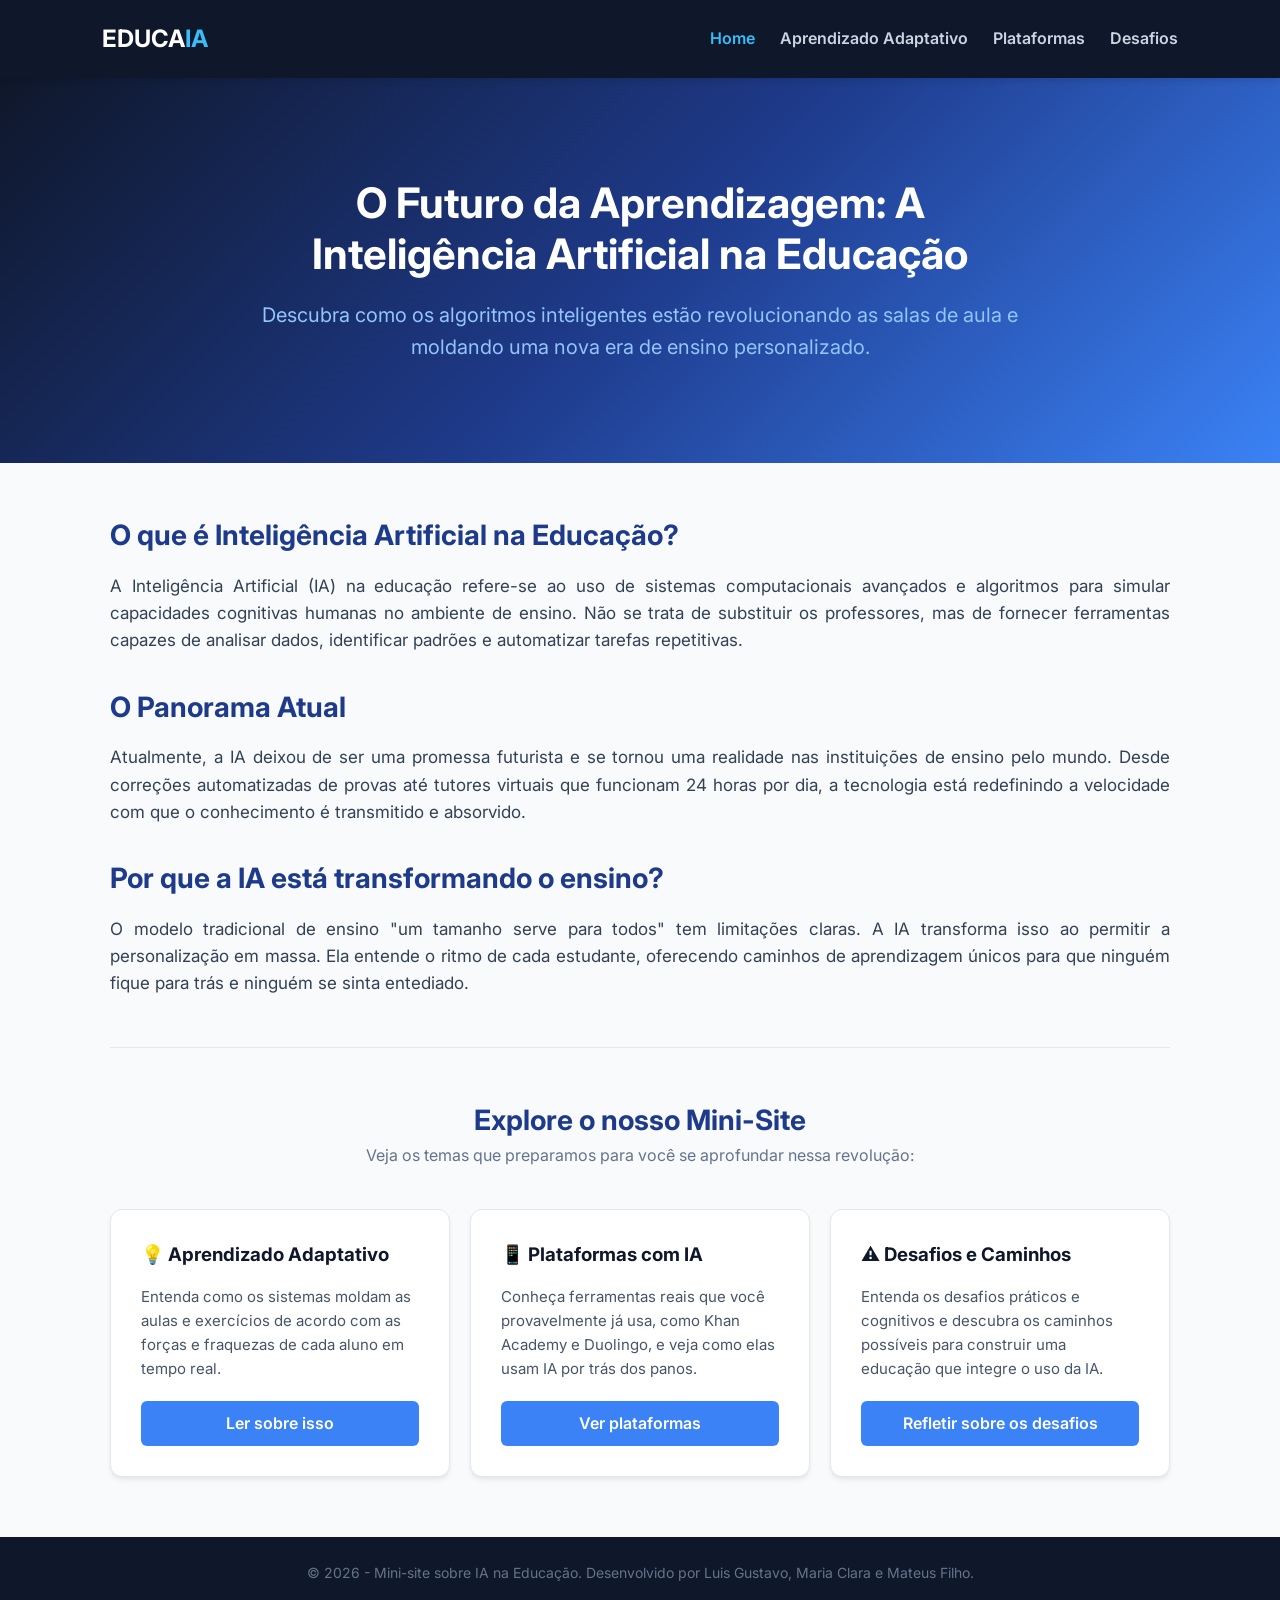
==== index.html @ 0197729a "desafios e algumas outras mudanças" ====
<!DOCTYPE html>
<html lang="pt-BR">
<head>
    <meta charset="UTF-8">
    <meta name="viewport" content="width=device-width, initial-scale=1.0">
    <title>IA na Educação - Home</title>
    <!-- Link para o arquivo de estilo compartilhado -->
    <link rel="stylesheet" href="style.css">
    <!-- Fonte moderna do Google Fonts -->
    <link rel="preconnect" href="https://fonts.googleapis.com">
    <link rel="preconnect" href="https://fonts.gstatic.com" crossorigin>
    <link href="https://fonts.googleapis.com/css2?family=Inter:wght@300;400;600;700&display=swap" rel="stylesheet">
</head>
<body>

    <!-- MENU DE NAVEGAÇÃO INTERLIGADO -->
    <header>
        <div class="logo">EDUCA<span>IA</span></div>
        <nav>
            <ul>
                <li><a href="index.html" class="active">Home</a></li>
                <li><a href="adaptativo.html">Aprendizado Adaptativo</a></li>
                <li><a href="plataformas.html">Plataformas</a></li>
                <li><a href="etica.html">Desafios</a></li>
            </ul>
        </nav>
    </header>

    <!-- BANNER PRINCIPAL (HERO) -->
    <section class="hero">
        <div class="hero-content">
            <h1>O Futuro da Aprendizagem: A Inteligência Artificial na Educação</h1>
            <p>Descubra como os algoritmos inteligentes estão revolucionando as salas de aula e moldando uma nova era de ensino personalizado.</p>
        </div>
    </section>

    <!-- CONTEÚDO PRINCIPAL -->
    <main class="container">
        
        <!-- O QUE É E PANORAMA -->
        <article class="main-content">
            <h2>O que é Inteligência Artificial na Educação?</h2>
            <p>A Inteligência Artificial (IA) na educação refere-se ao uso de sistemas computacionais avançados e algoritmos para simular capacidades cognitivas humanas no ambiente de ensino. Não se trata de substituir os professores, mas de fornecer ferramentas capazes de analisar dados, identificar padrões e automatizar tarefas repetitivas.</p>
            
            <h2>O Panorama Atual</h2>
            <p>Atualmente, a IA deixou de ser uma promessa futurista e se tornou uma realidade nas instituições de ensino pelo mundo. Desde correções automatizadas de provas até tutores virtuais que funcionam 24 horas por dia, a tecnologia está redefinindo a velocidade com que o conhecimento é transmitido e absorvido.</p>

            <h2>Por que a IA está transformando o ensino?</h2>
            <p>O modelo tradicional de ensino "um tamanho serve para todos" tem limitações claras. A IA transforma isso ao permitir a personalização em massa. Ela entende o ritmo de cada estudante, oferecendo caminhos de aprendizagem únicos para que ninguém fique para trás e ninguém se sinta entediado.</p>
        </article>

        <hr class="divisor">

        <!-- RESUMO DAS OUTRAS PÁGINAS (GUIA DE NAVEGAÇÃO) -->
        <section class="resumos-section">
            <h2>Explore o nosso Mini-Site</h2>
            <p class="subtitulo-secao">Veja os temas que preparamos para você se aprofundar nessa revolução:</p>
            
            <div class="cards-container">
                <!-- Card Página 2 -->
                <div class="card">
                    <h3>💡 Aprendizado Adaptativo</h3>
                    <p>Entenda como os sistemas moldam as aulas e exercícios de acordo com as forças e fraquezas de cada aluno em tempo real.</p>
                    <a href="adaptativo.html" class="btn-card">Ler sobre isso</a>
                </div>

                <!-- Card Página 3 -->
                <div class="card">
                    <h3>📱 Plataformas com IA</h3>
                    <p>Conheça ferramentas reais que você provavelmente já usa, como Khan Academy e Duolingo, e veja como elas usam IA por trás dos panos.</p>
                    <a href="plataformas.html" class="btn-card">Ver plataformas</a>
                </div>

                <!-- Card Página 4 -->
                <div class="card">
                    <h3>⚠️ Desafios e Caminhos</h3>
                    <p>Entenda os desafios práticos e cognitivos e descubra os caminhos possíveis para construir uma educação que integre o uso da IA.</p>
                    <a href="etica.html" class="btn-card">Refletir sobre os desafios</a>
                </div>
            </div>
        </section>

    </main>

    <!-- RODAPÉ PADRÃO -->
    <footer>
        <p>&copy; 2026 - Mini-site sobre IA na Educação. Desenvolvido por Luis Gustavo, Maria Clara e Mateus Filho.</p>
    </footer>

</body>
</html>
---- style.css ----
/* RESET DE ESTILOS */
* {
    margin: 0;
    padding: 0;
    box-sizing: border-box;
}

body {
    font-family: 'Inter', sans-serif;
    line-height: 1.6;
    background-color: #f8fafc;
    color: #1e293b;
}

body ul li {
    margin-left: 60px;
}

/* HEADER & MENU */
header {
    background-color: #0f172a;
    color: #fff;
    display: flex;
    justify-content: space-between;
    align-items: center;
    padding: 20px 8%;
    position: sticky;
    top: 0;
    z-index: 100;
    box-shadow: 0 4px 6px -1px rgba(0,0,0,0.1);
}

.logo {
    font-size: 24px;
    font-weight: 700;
}

.logo span {
    color: #38bdf8;
}

nav ul {
    display: flex;
    list-style: none;
}

nav ul li {
    margin-left: 25px;
}

nav ul li a {
    color: #cbd5e1;
    text-decoration: none;
    font-weight: 600;
    transition: color 0.3s;
}

nav ul li a:hover, nav ul li a.active {
    color: #38bdf8;
}

/* BANNER PRINCIPAL (HERO) */
.hero {
    background: linear-gradient(135deg, #0f172a, #1e3a8a, #3b82f6);
    color: white;
    padding: 100px 20px;
    text-align: center;
}

.hero-content {
    max-width: 800px;
    margin: 0 auto;
}

.hero h1 {
    font-size: 42px;
    margin-bottom: 20px;
    line-height: 1.2;
}

.hero p {
    font-size: 20px;
    color: #93c5fd;
}

/* CONTAINER */
.container {
    max-width: 1100px;
    margin: 50px auto;
    padding: 0 20px;
}

/* CONTEÚDO DA HOME */
.main-content h2 {
    color: #1e3a8a;
    margin: 30px 0 15px 0;
    font-size: 28px;
}

.main-content p {
    font-size: 17px;
    margin-bottom: 20px;
    color: #334155;
    text-align: justify;
}

.divisor {
    border: 0;
    height: 1px;
    background: #e2e8f0;
    margin: 50px 0;
}

/* SEÇÃO DE CARDS (RESUMOS) */
.resumos-section {
    margin-top: 30px;
}

.resumos-section h2 {
    text-align: center;
    color: #1e3a8a;
    font-size: 28px;
}

.subtitulo-secao {
    text-align: center;
    color: #64748b;
    margin-bottom: 40px;
}

.cards-container {
    display: flex;
    gap: 20px;
    justify-content: space-between;
    flex-wrap: wrap; /* Garante que funcione no celular */
}

.card {
    background: white;
    flex: 1;
    min-width: 280px;
    padding: 30px;
    border-radius: 12px;
    box-shadow: 0 4px 6px -1px rgba(0,0,0,0.05), 0 2px 4px -1px rgba(0,0,0,0.06);
    border: 1px solid #e2e8f0;
    display: flex;
    flex-direction: column;
    justify-content: space-between;
}

.card h3 {
    color: #0f172a;
    margin-bottom: 15px;
}

.card p {
    font-size: 15px;
    color: #475569;
    margin-bottom: 20px;
}

.btn-card {
    display: inline-block;
    text-align: center;
    background-color: #3b82f6;
    color: white;
    text-decoration: none;
    padding: 10px 15px;
    border-radius: 6px;
    font-weight: 600;
    transition: background 0.3s;
}

.btn-card:hover {
    background-color: #2563eb;
}

/* FOOTER */
footer {
    background-color: #0f172a;
    color: #64748b;
    text-align: center;
    padding: 25px 20px;
    margin-top: 60px;
    font-size: 14px;
}
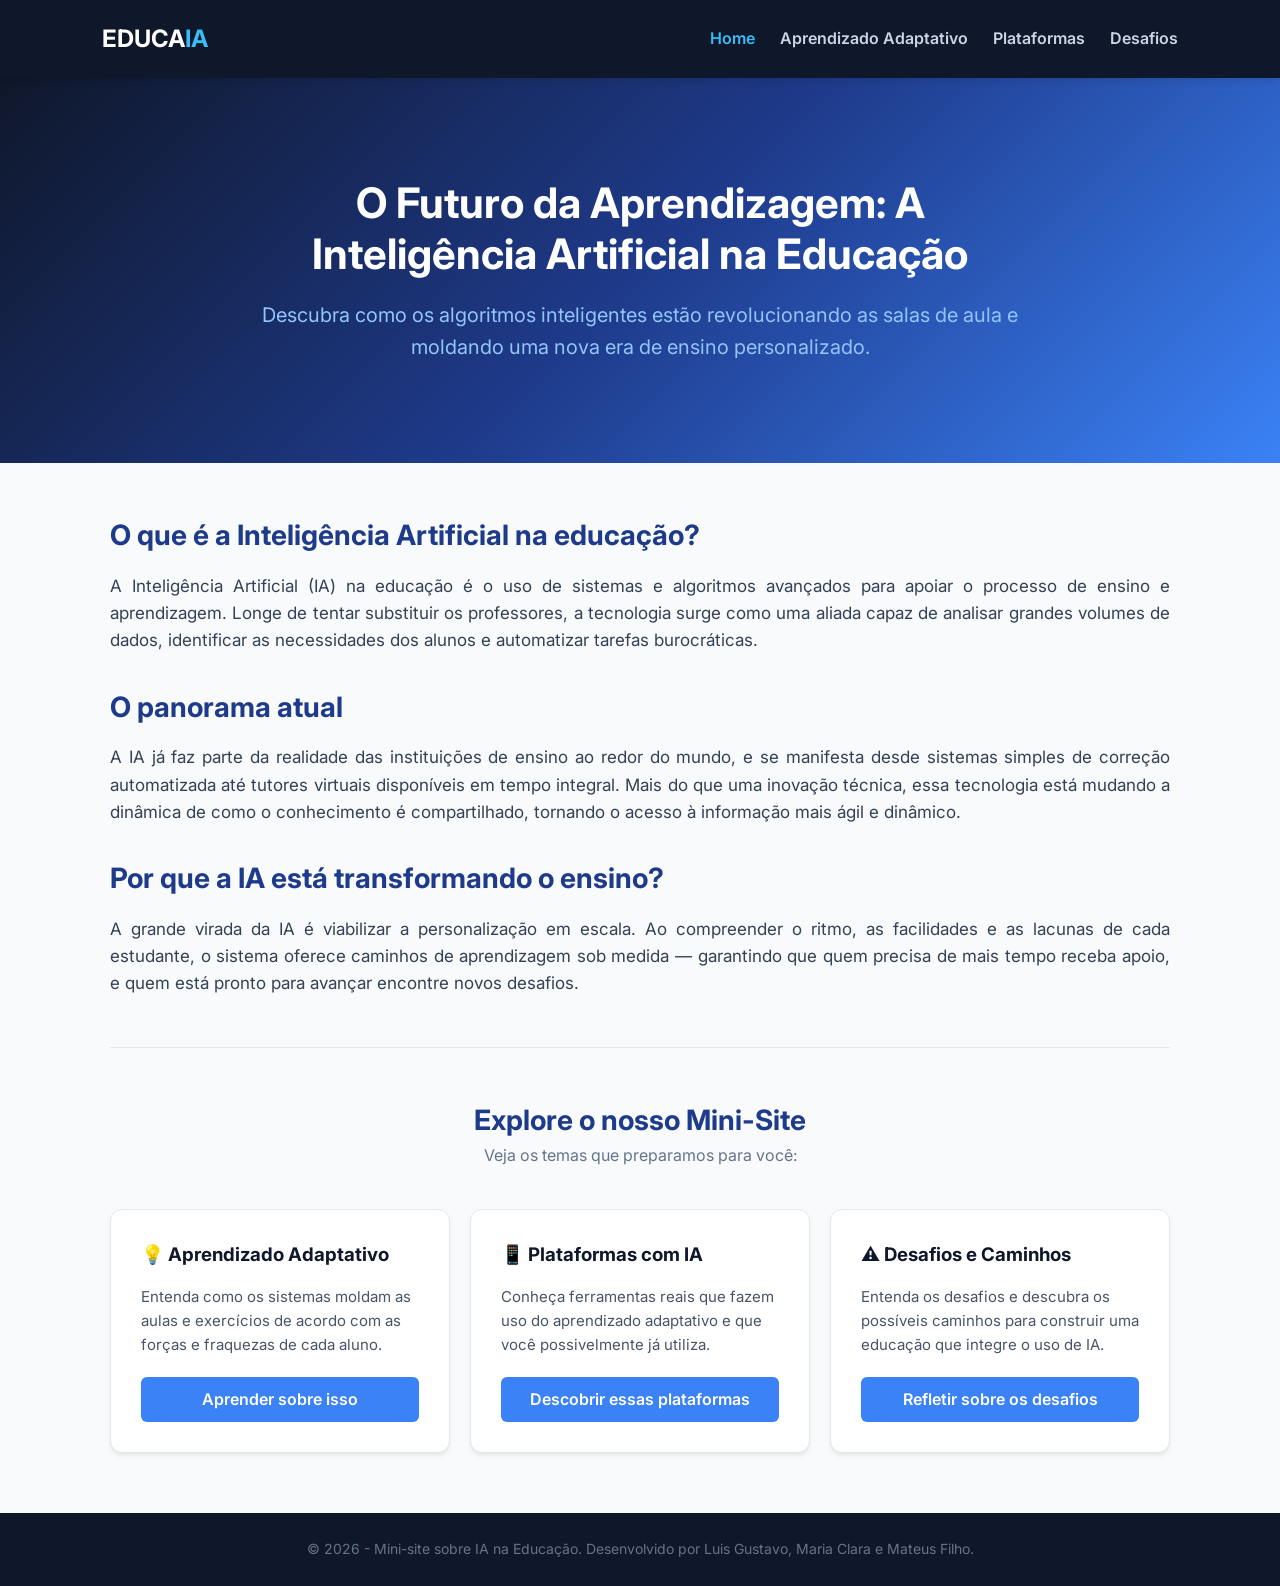
==== commit a34fb82f: "revisão do texto para ficar coeso e bonitinho" ====
--- a/index.html
+++ b/index.html
@@ -39,14 +39,20 @@
         
         <!-- O QUE É E PANORAMA -->
         <article class="main-content">
-            <h2>O que é Inteligência Artificial na Educação?</h2>
-            <p>A Inteligência Artificial (IA) na educação refere-se ao uso de sistemas computacionais avançados e algoritmos para simular capacidades cognitivas humanas no ambiente de ensino. Não se trata de substituir os professores, mas de fornecer ferramentas capazes de analisar dados, identificar padrões e automatizar tarefas repetitivas.</p>
+            <h2>O que é a Inteligência Artificial na educação?</h2>
+            <p>
+                A Inteligência Artificial (IA) na educação é o uso de sistemas e algoritmos avançados para apoiar o processo de ensino e aprendizagem. Longe de tentar substituir os professores, a tecnologia surge como uma aliada capaz de analisar grandes volumes de dados, identificar as necessidades dos alunos e automatizar tarefas burocráticas.
+            </p>
             
-            <h2>O Panorama Atual</h2>
-            <p>Atualmente, a IA deixou de ser uma promessa futurista e se tornou uma realidade nas instituições de ensino pelo mundo. Desde correções automatizadas de provas até tutores virtuais que funcionam 24 horas por dia, a tecnologia está redefinindo a velocidade com que o conhecimento é transmitido e absorvido.</p>
+            <h2>O panorama atual</h2>
+            <p>
+                A IA já faz parte da realidade das instituições de ensino ao redor do mundo, e se manifesta desde sistemas simples de correção automatizada até tutores virtuais disponíveis em tempo integral. Mais do que uma inovação técnica, essa tecnologia está mudando a dinâmica de como o conhecimento é compartilhado, tornando o acesso à informação mais ágil e dinâmico.
+            </p>
 
             <h2>Por que a IA está transformando o ensino?</h2>
-            <p>O modelo tradicional de ensino "um tamanho serve para todos" tem limitações claras. A IA transforma isso ao permitir a personalização em massa. Ela entende o ritmo de cada estudante, oferecendo caminhos de aprendizagem únicos para que ninguém fique para trás e ninguém se sinta entediado.</p>
+            <p>
+                A grande virada da IA é viabilizar a personalização em escala. Ao compreender o ritmo, as facilidades e as lacunas de cada estudante, o sistema oferece caminhos de aprendizagem sob medida — garantindo que quem precisa de mais tempo receba apoio, e quem está pronto para avançar encontre novos desafios.
+            </p>
         </article>
 
         <hr class="divisor">
@@ -54,27 +60,27 @@
         <!-- RESUMO DAS OUTRAS PÁGINAS (GUIA DE NAVEGAÇÃO) -->
         <section class="resumos-section">
             <h2>Explore o nosso Mini-Site</h2>
-            <p class="subtitulo-secao">Veja os temas que preparamos para você se aprofundar nessa revolução:</p>
+            <p class="subtitulo-secao">Veja os temas que preparamos para você:</p>
             
             <div class="cards-container">
                 <!-- Card Página 2 -->
                 <div class="card">
                     <h3>💡 Aprendizado Adaptativo</h3>
-                    <p>Entenda como os sistemas moldam as aulas e exercícios de acordo com as forças e fraquezas de cada aluno em tempo real.</p>
-                    <a href="adaptativo.html" class="btn-card">Ler sobre isso</a>
+                    <p>Entenda como os sistemas moldam as aulas e exercícios de acordo com as forças e fraquezas de cada aluno.</p>
+                    <a href="adaptativo.html" class="btn-card">Aprender sobre isso</a>
                 </div>
 
                 <!-- Card Página 3 -->
                 <div class="card">
                     <h3>📱 Plataformas com IA</h3>
-                    <p>Conheça ferramentas reais que você provavelmente já usa, como Khan Academy e Duolingo, e veja como elas usam IA por trás dos panos.</p>
-                    <a href="plataformas.html" class="btn-card">Ver plataformas</a>
+                    <p>Conheça ferramentas reais que fazem uso do aprendizado adaptativo e que você possivelmente já utiliza.</p>
+                    <a href="plataformas.html" class="btn-card">Descobrir essas plataformas</a>
                 </div>
 
                 <!-- Card Página 4 -->
                 <div class="card">
                     <h3>⚠️ Desafios e Caminhos</h3>
-                    <p>Entenda os desafios práticos e cognitivos e descubra os caminhos possíveis para construir uma educação que integre o uso da IA.</p>
+                    <p>Entenda os desafios e descubra os possíveis caminhos para construir uma educação que integre o uso de IA.</p>
                     <a href="etica.html" class="btn-card">Refletir sobre os desafios</a>
                 </div>
             </div>
--- a/style.css
+++ b/style.css
@@ -13,7 +13,8 @@
 }
 
 body ul li {
-    margin-left: 60px;
+    padding-bottom: 15px;
+    margin-left: 40px;
 }
 
 /* HEADER & MENU */
@@ -45,6 +46,7 @@
 }
 
 nav ul li {
+    padding-bottom: 0px;
     margin-left: 25px;
 }
 
